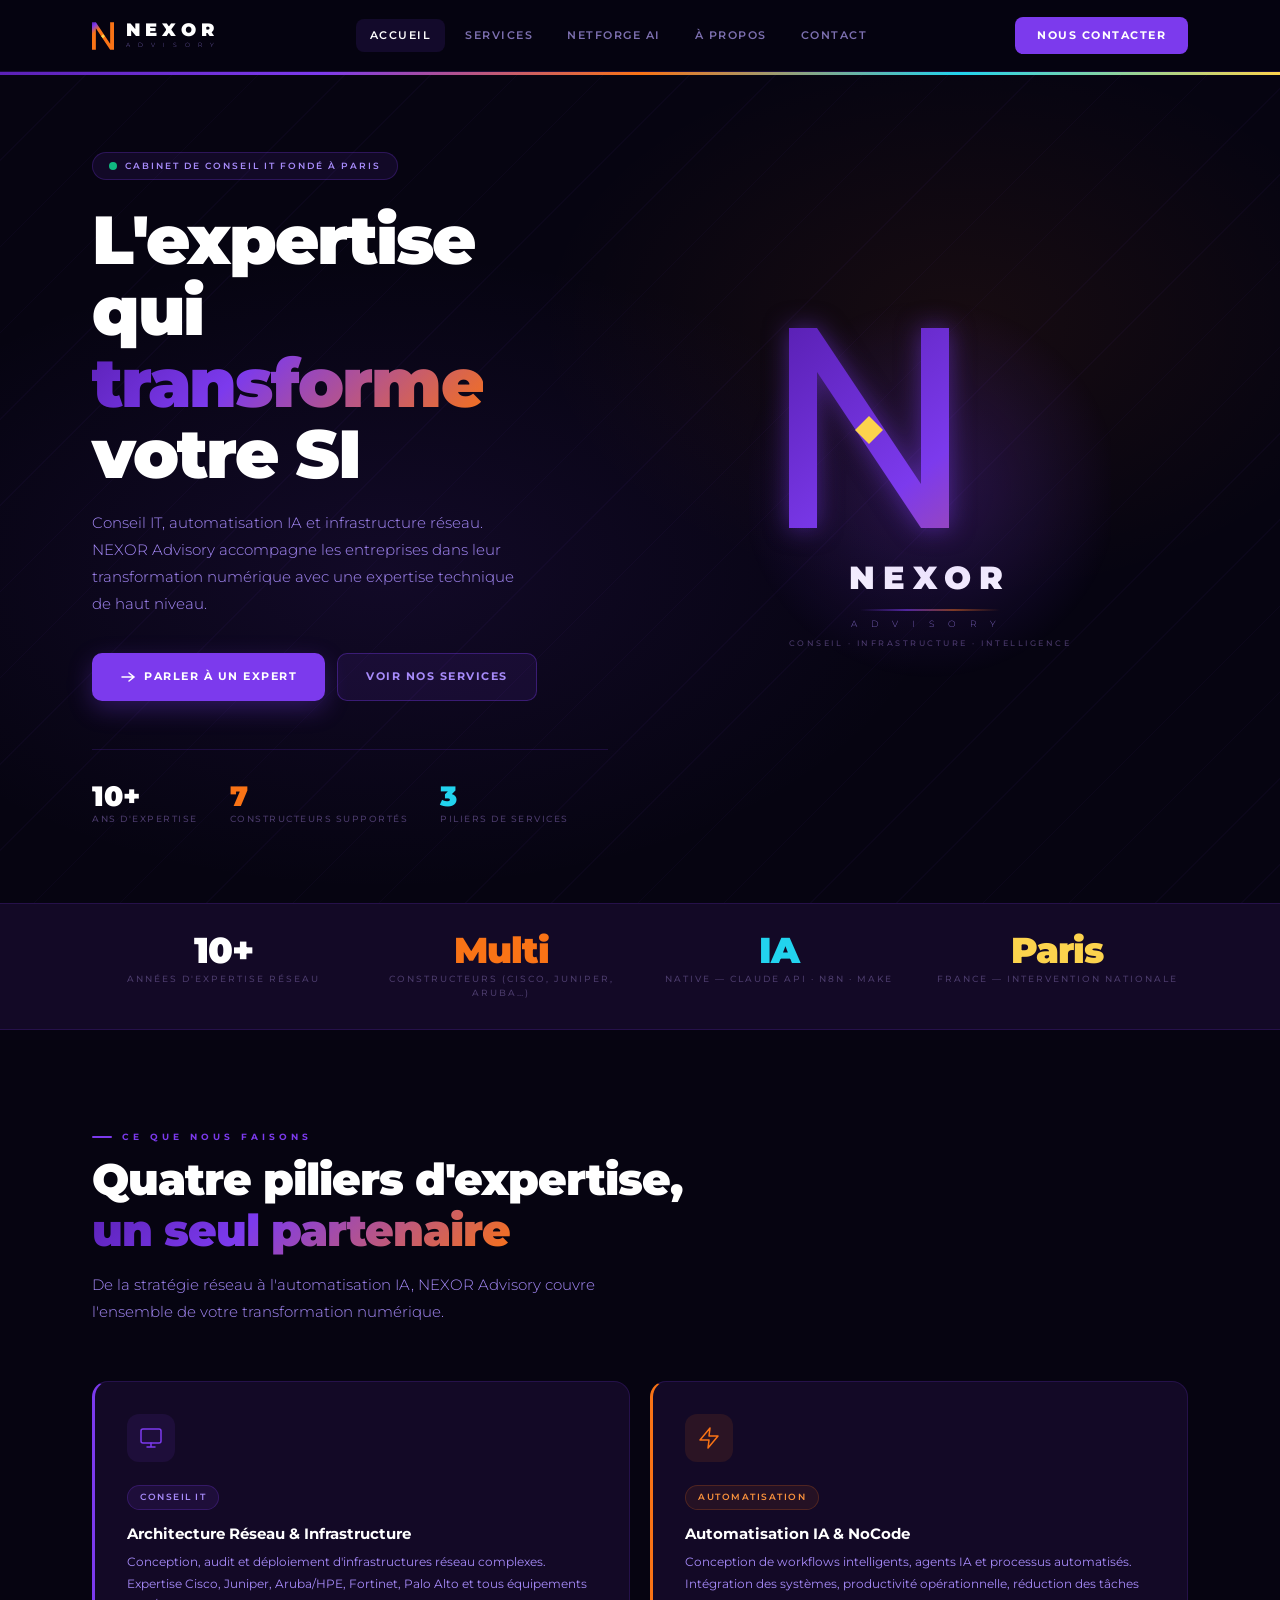
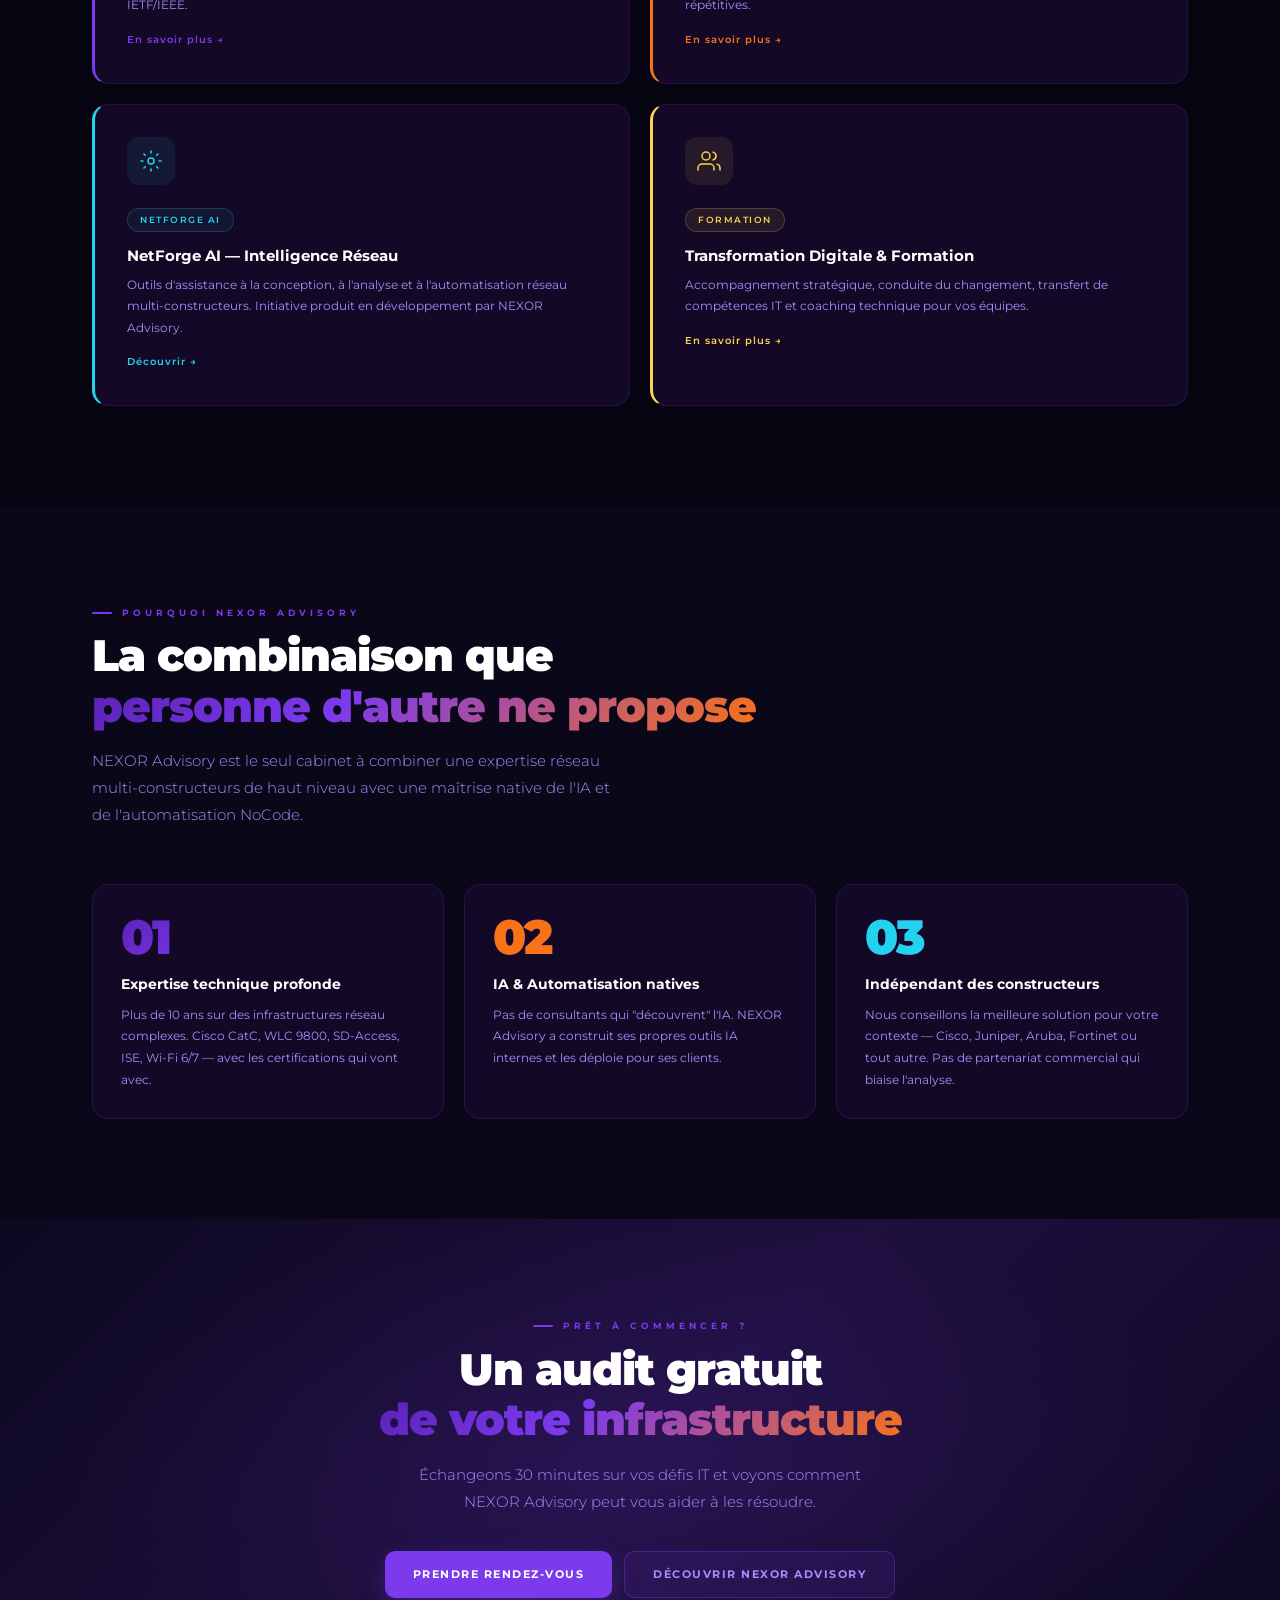
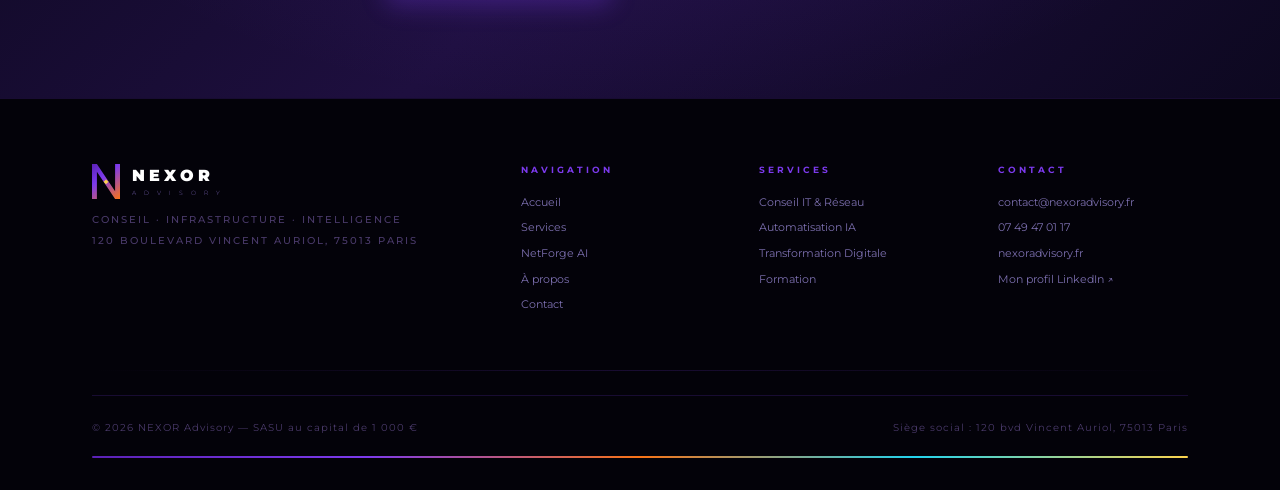
==== site/index.html @ e3924029 "feat: NEXOR Advisory — Lancement Mai 2026 - Site web nexoradvisory.fr (5 pages : Accueil, Services, " ====
<!DOCTYPE html>
<html lang="fr">
<head>
<meta charset="UTF-8">
<meta name="viewport" content="width=device-width, initial-scale=1">
<meta name="description" content="NEXOR Advisory — Conseil IT, Automatisation IA, Infrastructure Réseau. Paris.">
<title>Accueil — NEXOR Advisory</title>
<link rel="preconnect" href="https://fonts.googleapis.com">
<link rel="stylesheet" href="css/aurora.css">
<style>
/* Hero */
.hero {
  min-height: calc(100vh - 72px);
  display: flex; align-items: center; justify-content: center;
  position: relative; overflow: hidden;
  background: radial-gradient(ellipse 80% 70% at 30% 60%, rgba(124,58,237,.1) 0%, transparent 55%),
              radial-gradient(ellipse 60% 60% at 75% 30%, rgba(249,115,22,.07) 0%, transparent 55%),
              var(--void);
}
.hero-bg-lines {
  position: absolute; inset: 0; opacity: .04;
  background: repeating-linear-gradient(135deg, transparent, transparent 60px, var(--violet) 60px, var(--violet) 61px);
}
.hero-inner {
  max-width: 1160px; width: 100%; margin: 0 auto; padding: 0 32px;
  display: grid; grid-template-columns: 1fr 1fr; gap: 64px; align-items: center;
}
.hero-badge {
  display: inline-flex; align-items: center; gap: 8px;
  background: rgba(124,58,237,.1); border: 1px solid rgba(124,58,237,.25);
  border-radius: 20px; padding: 6px 16px; margin-bottom: 24px;
  font-size: 9px; font-weight: 600; letter-spacing: 2px; text-transform: uppercase;
  color: var(--lavender);
}
.hero-title {
  font-size: clamp(36px, 5.5vw, 68px); font-weight: 900;
  letter-spacing: -2px; line-height: 1.05; margin-bottom: 20px;
}
.hero-title .grad {
  background: var(--grad-aurora);
  -webkit-background-clip: text; -webkit-text-fill-color: transparent;
  background-clip: text;
}
.hero-sub {
  font-size: 15px; font-weight: 300; color: var(--text-3); line-height: 1.8;
  margin-bottom: 36px; max-width: 440px;
}
.hero-ctas { display: flex; gap: 12px; flex-wrap: wrap; margin-bottom: 48px; }
.hero-proof {
  display: flex; gap: 32px; flex-wrap: wrap;
  border-top: 1px solid var(--border); padding-top: 32px;
}
.hero-proof-item { }
.hero-proof-num {
  font-size: 28px; font-weight: 900; color: var(--white); line-height: 1;
  margin-bottom: 2px;
}
.hero-proof-num .accent { color: var(--violet); }
.hero-proof-label {
  font-size: 9px; font-weight: 500; letter-spacing: 1.5px; text-transform: uppercase;
  color: var(--text-5);
}
.hero-visual {
  display: flex; flex-direction: column; align-items: center;
  animation: gradFloat 6s ease-in-out infinite;
}
.hero-mark-wrap {
  position: relative; display: inline-block;
}
.hero-mark-glow {
  position: absolute; inset: -40px;
  background: radial-gradient(circle, rgba(124,58,237,.25) 0%, transparent 70%);
  animation: gradFloat 4s ease-in-out infinite reverse;
}
/* Stats strip */
.stats-strip {
  background: var(--dark); border-top: 1px solid var(--border); border-bottom: 1px solid var(--border);
  padding: 28px 0;
}
.stats-strip-inner {
  max-width: 1160px; margin: 0 auto; padding: 0 32px;
  display: grid; grid-template-columns: repeat(4, 1fr); gap: 16px;
}
.stat { text-align: center; }
.stat-num {
  font-size: 36px; font-weight: 900; letter-spacing: -1px; color: var(--white); line-height: 1;
}
.stat-num .unit { font-size: 20px; color: var(--violet); }
.stat-label {
  font-size: 9px; font-weight: 500; letter-spacing: 2px; text-transform: uppercase;
  color: var(--text-5); margin-top: 4px;
}
/* Services grid */
.services-grid { display: grid; grid-template-columns: repeat(2, 1fr); gap: 20px; }
/* Differentiators */
.diff-grid { display: grid; grid-template-columns: repeat(3, 1fr); gap: 20px; }
.diff-card {
  background: var(--dark); border: 1px solid var(--border);
  border-radius: var(--radius); padding: 28px;
}
.diff-card-num {
  font-size: 48px; font-weight: 900; letter-spacing: -2px; line-height: 1;
  background: var(--grad-aurora);
  -webkit-background-clip: text; -webkit-text-fill-color: transparent;
  background-clip: text; margin-bottom: 12px;
}
/* CTA section */
.cta-section {
  background: linear-gradient(135deg, #0D0820 0%, #1E0F3F 50%, #0D0820 100%);
  position: relative; overflow: hidden;
}
.cta-section::before {
  content: ''; position: absolute; inset: 0;
  background: radial-gradient(ellipse 70% 80% at 50% 50%, rgba(124,58,237,.12) 0%, transparent 65%);
}
.cta-section-inner {
  position: relative; z-index: 1;
  text-align: center; max-width: 640px; margin: 0 auto; padding: 0 32px;
}
@media (max-width: 768px) {
  .hero-inner { grid-template-columns: 1fr; }
  .hero-visual { display: none; }
  .stats-strip-inner { grid-template-columns: repeat(2, 1fr); }
  .services-grid { grid-template-columns: 1fr; }
  .diff-grid { grid-template-columns: 1fr; }
}
</style>
</head>
<body>
<style>
@keyframes nexusPulse {
  0%,100%{filter:drop-shadow(0 0 6px rgba(252,211,77,.6))}
  50%{filter:drop-shadow(0 0 18px rgba(252,211,77,.9))}
}
</style>
<nav class="nav">
  <div class="nav-inner">
    <a href="index.html" class="nav-logo">
      <svg viewBox="0 0 80 100" width="22" height="28" xmlns="http://www.w3.org/2000/svg">
  <defs>
    <linearGradient id="ganav" x1="0" y1="0" x2="22" y2="28" gradientUnits="userSpaceOnUse">
      <stop offset="0%" stop-color="#5B21B6"/>
      <stop offset="38%" stop-color="#7C3AED"/>
      <stop offset="100%" stop-color="#F97316"/>
    </linearGradient>
  </defs>
  <path d="M0,0 L0,100 L14,100 L14,22 L66,100 L80,100 L80,0 L66,0 L66,78 L14,0 Z" fill="url(#ganav)"/>
  <polygon points="40,44 47,51 40,58 33,51" fill="#FCD34D" style="animation:nexusPulse 2.5s ease-in-out infinite"/>
</svg>
      <div class="nav-logo-text">
        <span class="nav-logo-nexor">NEXOR</span>
        <span class="nav-logo-adv">ADVISORY</span>
      </div>
    </a>
    <div class="nav-links">
      <a href="index.html" class="nav-link active">Accueil</a>
      <a href="services.html" class="nav-link">Services</a>
      <a href="netforge.html" class="nav-link">NetForge AI</a>
      <a href="a-propos.html" class="nav-link">À propos</a>
      <a href="contact.html" class="nav-link">Contact</a>
      
    </div>
    <a href="contact.html" class="nav-cta">Nous contacter</a>
    <button class="nav-mobile-btn" aria-label="Menu">
      <span></span><span></span><span></span>
    </button>
  </div>
</nav>
<main>

<div class="aurora-band"></div>

<!-- HERO -->
<section class="hero">
  <div class="hero-bg-lines"></div>
  <div class="hero-inner">
    <div>
      <div class="hero-badge anim-1">
        <svg width="8" height="8" viewBox="0 0 8 8"><circle cx="4" cy="4" r="4" fill="#10B981"/></svg>
        Cabinet de conseil IT fondé à Paris
      </div>
      <h1 class="hero-title anim-2">
        L'expertise<br>qui <span class="grad">transforme</span><br>votre SI
      </h1>
      <p class="hero-sub anim-3">
        Conseil IT, automatisation IA et infrastructure réseau.
        NEXOR Advisory accompagne les entreprises dans leur transformation
        numérique avec une expertise technique de haut niveau.
      </p>
      <div class="hero-ctas anim-4">
        <a href="contact.html" class="btn btn-primary">
          <svg viewBox="0 0 16 16" fill="none"><path d="M2 8h12M9 4l5 4-5 4" stroke="currentColor" stroke-width="1.5" stroke-linecap="round"/></svg>
          Parler à un expert
        </a>
        <a href="services.html" class="btn btn-secondary">Voir nos services</a>
      </div>
      <div class="hero-proof anim-5">
        <div class="hero-proof-item">
          <div class="hero-proof-num"><span data-target="10" data-suffix="+">10+</span></div>
          <div class="hero-proof-label">Ans d'expertise</div>
        </div>
        <div class="hero-proof-item">
          <div class="hero-proof-num" style="color:var(--flame)">7</div>
          <div class="hero-proof-label">Constructeurs supportés</div>
        </div>
        <div class="hero-proof-item">
          <div class="hero-proof-num" style="color:var(--cyan)">3</div>
          <div class="hero-proof-label">Piliers de services</div>
        </div>
      </div>
    </div>
    <div class="hero-visual anim-3">
      <div class="hero-mark-wrap">
        <div class="hero-mark-glow"></div>
        <svg viewBox="0 0 80 100" width="160" height="200" xmlns="http://www.w3.org/2000/svg" style="filter:drop-shadow(0 0 12px rgba(124,58,237,.5))">
  <defs>
    <linearGradient id="gahero" x1="0" y1="0" x2="160" y2="200" gradientUnits="userSpaceOnUse">
      <stop offset="0%" stop-color="#5B21B6"/>
      <stop offset="38%" stop-color="#7C3AED"/>
      <stop offset="100%" stop-color="#F97316"/>
    </linearGradient>
  </defs>
  <path d="M0,0 L0,100 L14,100 L14,22 L66,100 L80,100 L80,0 L66,0 L66,78 L14,0 Z" fill="url(#gahero)"/>
  <polygon points="40,44 47,51 40,58 33,51" fill="#FCD34D" style="animation:nexusPulse 2.5s ease-in-out infinite"/>
</svg>
        <div style="text-align:center;margin-top:16px">
          <div style="font-size:32px;font-weight:900;letter-spacing:8px;color:#fff">NEXOR</div>
          <div style="height:1.5px;background:linear-gradient(90deg,transparent,rgba(124,58,237,.6),rgba(249,115,22,.5),transparent);margin:6px auto;width:140px"></div>
          <div style="font-size:9px;font-weight:200;letter-spacing:14px;color:var(--lavender)">ADVISORY</div>
          <div style="font-size:8px;font-weight:500;letter-spacing:2.5px;color:var(--text-5);text-transform:uppercase;margin-top:6px">Conseil · Infrastructure · Intelligence</div>
        </div>
      </div>
    </div>
  </div>
</section>

<!-- STATS STRIP -->
<div class="stats-strip">
  <div class="stats-strip-inner">
    <div class="stat reveal">
      <div class="stat-num"><span data-target="10" data-suffix="+">10+</span></div>
      <div class="stat-label">Années d'expertise réseau</div>
    </div>
    <div class="stat reveal">
      <div class="stat-num" style="color:var(--flame)">Multi</div>
      <div class="stat-label">Constructeurs (Cisco, Juniper, Aruba…)</div>
    </div>
    <div class="stat reveal">
      <div class="stat-num" style="color:var(--cyan)">IA</div>
      <div class="stat-label">Native — Claude API · n8n · Make</div>
    </div>
    <div class="stat reveal">
      <div class="stat-num" style="color:var(--solar)">Paris</div>
      <div class="stat-label">France — intervention nationale</div>
    </div>
  </div>
</div>

<!-- SERVICES -->
<section class="section">
  <div class="section-inner">
    <div class="section-eyebrow reveal">Ce que nous faisons</div>
    <h2 class="section-title reveal">Quatre piliers d'expertise,<br><em>un seul partenaire</em></h2>
    <p class="section-desc reveal" style="margin-bottom:56px">
      De la stratégie réseau à l'automatisation IA, NEXOR Advisory couvre l'ensemble
      de votre transformation numérique.
    </p>
    <div class="services-grid">
      <div class="card reveal" style="border-left:3px solid var(--violet)">
        <div class="card-icon" style="background:rgba(124,58,237,.1)">
          <svg width="24" height="24" viewBox="0 0 24 24" fill="none"><rect x="2" y="3" width="20" height="14" rx="2" stroke="#7C3AED" stroke-width="1.5"/><path d="M8 21h8M12 17v4" stroke="#7C3AED" stroke-width="1.5" stroke-linecap="round"/></svg>
        </div>
        <div class="pill" style="margin-bottom:14px">Conseil IT</div>
        <h3 class="card-title">Architecture Réseau &amp; Infrastructure</h3>
        <p class="card-desc">Conception, audit et déploiement d'infrastructures réseau complexes. Expertise Cisco, Juniper, Aruba/HPE, Fortinet, Palo Alto et tous équipements IETF/IEEE.</p>
        <a href="services.html#conseil" style="display:inline-block;margin-top:16px;font-size:10px;font-weight:600;letter-spacing:1px;color:var(--violet);">En savoir plus →</a>
      </div>
      <div class="card reveal" style="border-left:3px solid var(--flame)">
        <div class="card-icon" style="background:rgba(249,115,22,.1)">
          <svg width="24" height="24" viewBox="0 0 24 24" fill="none"><path d="M13 2L3 14h9l-1 8 10-12h-9l1-8z" stroke="#F97316" stroke-width="1.5" stroke-linejoin="round"/></svg>
        </div>
        <div class="pill pill-flame" style="margin-bottom:14px">Automatisation</div>
        <h3 class="card-title">Automatisation IA &amp; NoCode</h3>
        <p class="card-desc">Conception de workflows intelligents, agents IA et processus automatisés. Intégration des systèmes, productivité opérationnelle, réduction des tâches répétitives.</p>
        <a href="services.html#automation" style="display:inline-block;margin-top:16px;font-size:10px;font-weight:600;letter-spacing:1px;color:var(--flame);">En savoir plus →</a>
      </div>
      <div class="card reveal" style="border-left:3px solid var(--cyan)">
        <div class="card-icon" style="background:rgba(34,211,238,.08)">
          <svg width="24" height="24" viewBox="0 0 24 24" fill="none"><circle cx="12" cy="12" r="3" stroke="#22D3EE" stroke-width="1.5"/><path d="M12 2v2M12 20v2M2 12h2M20 12h2M4.93 4.93l1.41 1.41M17.66 17.66l1.41 1.41M4.93 19.07l1.41-1.41M17.66 6.34l1.41-1.41" stroke="#22D3EE" stroke-width="1.5" stroke-linecap="round"/></svg>
        </div>
        <div class="pill pill-cyan" style="margin-bottom:14px">NetForge AI</div>
        <h3 class="card-title">NetForge AI — Intelligence Réseau</h3>
        <p class="card-desc">Outils d'assistance à la conception, à l'analyse et à l'automatisation réseau multi-constructeurs. Initiative produit en développement par NEXOR Advisory.</p>
        <a href="netforge.html" style="display:inline-block;margin-top:16px;font-size:10px;font-weight:600;letter-spacing:1px;color:var(--cyan);">Découvrir →</a>
      </div>
      <div class="card reveal" style="border-left:3px solid var(--solar)">
        <div class="card-icon" style="background:rgba(252,211,77,.08)">
          <svg width="24" height="24" viewBox="0 0 24 24" fill="none"><path d="M17 21v-2a4 4 0 00-4-4H5a4 4 0 00-4 4v2M9 11a4 4 0 100-8 4 4 0 000 8zM23 21v-2a4 4 0 00-3-3.87M16 3.13a4 4 0 010 7.75" stroke="#FCD34D" stroke-width="1.5" stroke-linecap="round"/></svg>
        </div>
        <div class="pill" style="margin-bottom:14px;background:rgba(252,211,77,.08);border-color:rgba(252,211,77,.2);color:#FCD34D">Formation</div>
        <h3 class="card-title">Transformation Digitale &amp; Formation</h3>
        <p class="card-desc">Accompagnement stratégique, conduite du changement, transfert de compétences IT et coaching technique pour vos équipes.</p>
        <a href="services.html#formation" style="display:inline-block;margin-top:16px;font-size:10px;font-weight:600;letter-spacing:1px;color:#FCD34D;">En savoir plus →</a>
      </div>
    </div>
  </div>
</section>

<!-- DIFFÉRENCIATION -->
<section class="section section-alt">
  <div class="section-inner">
    <div class="section-eyebrow reveal">Pourquoi NEXOR Advisory</div>
    <h2 class="section-title reveal">La combinaison que<br><em>personne d'autre ne propose</em></h2>
    <p class="section-desc reveal" style="margin-bottom:56px">
      NEXOR Advisory est le seul cabinet à combiner une expertise réseau multi-constructeurs de haut niveau avec une maîtrise native de l'IA et de l'automatisation NoCode.
    </p>
    <div class="diff-grid">
      <div class="diff-card reveal">
        <div class="diff-card-num">01</div>
        <h3 style="font-size:14px;font-weight:700;color:var(--white);margin-bottom:8px">Expertise technique profonde</h3>
        <p style="font-size:12px;color:var(--text-3);line-height:1.8">Plus de 10 ans sur des infrastructures réseau complexes. Cisco CatC, WLC 9800, SD-Access, ISE, Wi-Fi 6/7 — avec les certifications qui vont avec.</p>
      </div>
      <div class="diff-card reveal">
        <div class="diff-card-num" style="-webkit-text-fill-color:unset;color:var(--flame)">02</div>
        <h3 style="font-size:14px;font-weight:700;color:var(--white);margin-bottom:8px">IA &amp; Automatisation natives</h3>
        <p style="font-size:12px;color:var(--text-3);line-height:1.8">Pas de consultants qui "découvrent" l'IA. NEXOR Advisory a construit ses propres outils IA internes et les déploie pour ses clients.</p>
      </div>
      <div class="diff-card reveal">
        <div class="diff-card-num" style="-webkit-text-fill-color:unset;color:var(--cyan)">03</div>
        <h3 style="font-size:14px;font-weight:700;color:var(--white);margin-bottom:8px">Indépendant des constructeurs</h3>
        <p style="font-size:12px;color:var(--text-3);line-height:1.8">Nous conseillons la meilleure solution pour votre contexte — Cisco, Juniper, Aruba, Fortinet ou tout autre. Pas de partenariat commercial qui biaise l'analyse.</p>
      </div>
    </div>
  </div>
</section>

<!-- CTA -->
<section class="section cta-section">
  <div class="cta-section-inner">
    <div class="section-eyebrow reveal" style="justify-content:center">Prêt à commencer ?</div>
    <h2 class="section-title reveal" style="text-align:center">Un audit gratuit<br><em>de votre infrastructure</em></h2>
    <p class="section-desc reveal" style="text-align:center;max-width:480px;margin:0 auto 36px">
      Échangeons 30 minutes sur vos défis IT et voyons comment NEXOR Advisory peut vous aider à les résoudre.
    </p>
    <div class="reveal" style="display:flex;gap:12px;justify-content:center;flex-wrap:wrap">
      <a href="contact.html" class="btn btn-primary">Prendre rendez-vous</a>
      <a href="a-propos.html" class="btn btn-secondary">Découvrir NEXOR Advisory</a>
    </div>
  </div>
</section>

</main>
<footer>
  <div class="footer-inner">
    <div class="footer-top">
      <div class="footer-brand">
        <div style="display:flex;align-items:center;gap:12px;margin-bottom:12px">
          <svg viewBox="0 0 80 100" width="28" height="35" xmlns="http://www.w3.org/2000/svg">
            <defs><linearGradient id="gaft" x1="0" y1="0" x2="80" y2="100" gradientUnits="userSpaceOnUse">
              <stop offset="0%" stop-color="#5B21B6"/><stop offset="38%" stop-color="#7C3AED"/>
              <stop offset="100%" stop-color="#F97316"/>
            </linearGradient></defs>
            <path d="M0,0 L0,100 L14,100 L14,22 L66,100 L80,100 L80,0 L66,0 L66,78 L14,0 Z" fill="url(#gaft)"/>
            <polygon points="40,44 47,51 40,58 33,51" fill="#FCD34D"/>
          </svg>
          <div>
            <div style="font-size:16px;font-weight:900;letter-spacing:4px;color:#fff">NEXOR</div>
            <div style="font-size:6px;font-weight:200;letter-spacing:8px;color:#A78BFA">ADVISORY</div>
          </div>
        </div>
        <p class="tagline-f">Conseil · Infrastructure · Intelligence</p>
        <p class="tagline-f" style="margin-top:4px">120 boulevard Vincent Auriol, 75013 Paris</p>
      </div>
      <div class="footer-col">
        <h4>Navigation</h4>
        <a href="index.html">Accueil</a>
        <a href="services.html">Services</a>
        <a href="netforge.html">NetForge AI</a>
        <a href="a-propos.html">À propos</a>
        <a href="contact.html">Contact</a>
      </div>
      <div class="footer-col">
        <h4>Services</h4>
        <a href="services.html#conseil">Conseil IT &amp; Réseau</a>
        <a href="services.html#automation">Automatisation IA</a>
        <a href="services.html#transformation">Transformation Digitale</a>
        <a href="services.html#formation">Formation</a>
      </div>
      <div class="footer-col">
        <h4>Contact</h4>
        <a href="mailto:contact@nexoradvisory.fr">contact@nexoradvisory.fr</a>
        <a href="tel:+33749470117">07 49 47 01 17</a>
        <a href="nexoradvisory.fr">nexoradvisory.fr</a>
        <a href="https://www.linkedin.com/in/romaric-okemba-27833230/" target="_blank" rel="noopener">Mon profil LinkedIn ↗</a>
      </div>
    </div>
    <div class="divider"></div>
    <div class="footer-bottom" style="margin-top:24px">
      <p>© 2026 NEXOR Advisory — SASU au capital de 1 000 €</p>
      <p>Siège social : 120 bvd Vincent Auriol, 75013 Paris</p>
    </div>
    <div class="footer-band" style="margin-top:20px"></div>
  </div>
</footer>
<script src="js/main.js"></script>
</body>
</html>
---- site/css/aurora.css ----
/* ═══════════════════════════════════════════════════════════════
   NEXOR Advisory — aurora.css
   Palette : Void #060411 · Violet #7C3AED · Flame #F97316
             Solar #FCD34D · Cyan #22D3EE · Lavender #A78BFA
═══════════════════════════════════════════════════════════════ */

@import url('https://fonts.googleapis.com/css2?family=Montserrat:ital,wght@0,100;0,200;0,300;0,400;0,500;0,600;0,700;0,800;0,900;1,300&display=swap');

/* ── Variables ── */
:root {
  --void:      #060411;
  --deep:      #0D0820;
  --dark:      #130926;
  --mid:       #1E0F3F;
  --dusk:      #2D1657;
  --twilight:  #3D2070;
  --violet:    #7C3AED;
  --violet-d:  #5B21B6;
  --flame:     #F97316;
  --flame-d:   #C2410C;
  --solar:     #FCD34D;
  --cyan:      #22D3EE;
  --emerald:   #10B981;
  --alert:     #EF4444;
  --lavender:  #A78BFA;
  --ivory:     #FAFAF9;
  --white:     #FFFFFF;
  --text-1:    #FFFFFF;
  --text-2:    #C4B5FD;
  --text-3:    #A78BFA;
  --text-4:    #7C6FAF;
  --text-5:    #4A3A6A;
  --border:    rgba(124,58,237,.18);
  --border-h:  rgba(124,58,237,.35);
  --grad-aurora: linear-gradient(135deg, #5B21B6 0%, #7C3AED 38%, #F97316 100%);
  --grad-band:   linear-gradient(90deg, #5B21B6, #7C3AED, #F97316, #22D3EE, #FCD34D);
  --nav-h: 72px;
  --radius: 16px;
  --radius-sm: 10px;
  --shadow: 0 20px 60px rgba(0,0,0,.4);
}

/* ── Reset ── */
*, *::before, *::after { box-sizing: border-box; margin: 0; padding: 0; }
html { scroll-behavior: smooth; -webkit-font-smoothing: antialiased; }
body {
  font-family: 'Montserrat', sans-serif;
  background: var(--void);
  color: var(--text-1);
  line-height: 1.6;
  overflow-x: hidden;
}
a { color: inherit; text-decoration: none; }
img { max-width: 100%; display: block; }
ul { list-style: none; }
button { cursor: pointer; font-family: inherit; border: none; background: none; }

/* ── Aurora Band ── */
.aurora-band {
  height: 3px;
  background: var(--grad-band);
  flex-shrink: 0;
}

/* ── Navigation ── */
.nav {
  position: fixed; top: 0; left: 0; right: 0; z-index: 100;
  height: var(--nav-h);
  background: rgba(6,4,17,.85);
  backdrop-filter: blur(20px);
  -webkit-backdrop-filter: blur(20px);
  border-bottom: 1px solid var(--border);
  display: flex; align-items: center;
}
.nav-inner {
  max-width: 1160px; margin: 0 auto;
  padding: 0 32px;
  width: 100%;
  display: flex; align-items: center; justify-content: space-between;
}
.nav-logo {
  display: flex; align-items: center; gap: 12px;
  text-decoration: none;
}
.nav-logo-text { display: flex; flex-direction: column; }
.nav-logo-nexor {
  font-size: 18px; font-weight: 900; letter-spacing: 5px; color: var(--white);
  line-height: 1;
}
.nav-logo-adv {
  font-size: 6px; font-weight: 200; letter-spacing: 8px; color: var(--lavender);
  margin-top: 2px;
}
.nav-links {
  display: flex; align-items: center; gap: 6px;
}
.nav-link {
  font-size: 11px; font-weight: 600; letter-spacing: 1.5px; text-transform: uppercase;
  color: var(--text-4); padding: 8px 14px; border-radius: 8px;
  transition: color .2s, background .2s;
}
.nav-link:hover, .nav-link.active {
  color: var(--white); background: rgba(124,58,237,.12);
}
.nav-cta {
  background: var(--violet); color: var(--white);
  font-size: 11px; font-weight: 700; letter-spacing: 1.5px; text-transform: uppercase;
  padding: 10px 22px; border-radius: 8px;
  transition: background .2s, transform .15s;
}
.nav-cta:hover { background: var(--violet-d); transform: translateY(-1px); }
.nav-mobile-btn {
  display: none; flex-direction: column; gap: 5px; padding: 8px;
  background: none; border: none; cursor: pointer;
}
.nav-mobile-btn span {
  display: block; width: 24px; height: 2px; background: var(--text-3);
  border-radius: 2px; transition: all .25s;
}

/* ── Footer ── */
footer {
  background: #030209;
  border-top: 1px solid var(--border);
  padding: 64px 0 32px;
}
.footer-inner {
  max-width: 1160px; margin: 0 auto; padding: 0 32px;
}
.footer-top {
  display: grid; grid-template-columns: 2fr 1fr 1fr 1fr; gap: 48px;
  margin-bottom: 48px;
}
.footer-brand .tagline-f {
  font-size: 10px; font-weight: 500; letter-spacing: 2px; color: var(--text-5);
  text-transform: uppercase; margin-top: 10px; line-height: 1.7;
}
.footer-col h4 {
  font-size: 9px; font-weight: 700; letter-spacing: 3px; text-transform: uppercase;
  color: var(--violet); margin-bottom: 16px;
}
.footer-col a, .footer-col p {
  display: block; font-size: 11px; color: var(--text-4); margin-bottom: 8px;
  transition: color .2s;
}
.footer-col a:hover { color: var(--lavender); }
.footer-bottom {
  border-top: 1px solid var(--border);
  padding-top: 24px;
  display: flex; align-items: center; justify-content: space-between;
  flex-wrap: wrap; gap: 12px;
}
.footer-bottom p { font-size: 10px; color: var(--text-5); letter-spacing: 1px; }
.footer-band { height: 2px; background: var(--grad-band); margin-top: 24px; border-radius: 2px; }

/* ── Page wrapper ── */
main { padding-top: var(--nav-h); }

/* ── Section base ── */
.section { padding: 100px 0; }
.section-inner { max-width: 1160px; margin: 0 auto; padding: 0 32px; }
.section-alt { background: #0A0718; }
.section-dark { background: var(--deep); }

/* ── Section header ── */
.section-eyebrow {
  font-size: 9px; font-weight: 700; letter-spacing: 4px; text-transform: uppercase;
  color: var(--violet); margin-bottom: 10px;
  display: flex; align-items: center; gap: 10px;
}
.section-eyebrow::before {
  content: ''; display: block; width: 20px; height: 2px;
  background: var(--violet); border-radius: 1px;
}
.section-title {
  font-size: clamp(28px, 4vw, 44px); font-weight: 900; letter-spacing: -1px;
  color: var(--white); line-height: 1.15; margin-bottom: 16px;
}
.section-title em {
  font-style: normal;
  background: var(--grad-aurora);
  -webkit-background-clip: text; -webkit-text-fill-color: transparent;
  background-clip: text;
}
.section-desc {
  font-size: 15px; font-weight: 300; color: var(--text-3);
  max-width: 540px; line-height: 1.8;
}

/* ── Buttons ── */
.btn {
  display: inline-flex; align-items: center; gap: 8px;
  font-size: 11px; font-weight: 700; letter-spacing: 1.5px; text-transform: uppercase;
  padding: 14px 28px; border-radius: 10px;
  transition: all .2s;
}
.btn-primary {
  background: var(--violet); color: var(--white);
  box-shadow: 0 8px 24px rgba(124,58,237,.3);
}
.btn-primary:hover {
  background: var(--violet-d);
  box-shadow: 0 12px 32px rgba(124,58,237,.45);
  transform: translateY(-2px);
}
.btn-secondary {
  background: rgba(124,58,237,.1); color: var(--lavender);
  border: 1px solid var(--border-h);
}
.btn-secondary:hover {
  background: rgba(124,58,237,.18); color: var(--white);
  border-color: var(--violet);
}
.btn-flame {
  background: var(--flame); color: var(--white);
  box-shadow: 0 8px 24px rgba(249,115,22,.3);
}
.btn-flame:hover {
  background: var(--flame-d);
  box-shadow: 0 12px 32px rgba(249,115,22,.45);
  transform: translateY(-2px);
}
.btn svg { width: 16px; height: 16px; }

/* ── Cards ── */
.card {
  background: var(--dark); border: 1px solid var(--border);
  border-radius: var(--radius); padding: 32px;
  transition: border-color .25s, transform .25s, box-shadow .25s;
}
.card:hover {
  border-color: var(--border-h);
  transform: translateY(-4px);
  box-shadow: 0 24px 48px rgba(0,0,0,.3);
}
.card-icon {
  width: 48px; height: 48px; border-radius: 12px;
  display: flex; align-items: center; justify-content: center;
  margin-bottom: 20px; flex-shrink: 0;
}
.card-title {
  font-size: 15px; font-weight: 700; color: var(--white);
  margin-bottom: 8px; line-height: 1.3;
}
.card-desc {
  font-size: 12px; color: var(--text-3); line-height: 1.8;
}

/* ── Pill / Badge ── */
.pill {
  display: inline-block;
  background: rgba(124,58,237,.1); border: 1px solid rgba(124,58,237,.25);
  border-radius: 20px; padding: 4px 12px;
  font-size: 9px; font-weight: 600; letter-spacing: 1.5px; text-transform: uppercase;
  color: var(--lavender);
}
.pill-flame {
  background: rgba(249,115,22,.08); border-color: rgba(249,115,22,.2);
  color: #FB923C;
}
.pill-cyan {
  background: rgba(34,211,238,.06); border-color: rgba(34,211,238,.2);
  color: var(--cyan);
}
.pill-emerald {
  background: rgba(16,185,129,.08); border-color: rgba(16,185,129,.2);
  color: var(--emerald);
}

/* ── Divider ── */
.divider {
  height: 1px;
  background: linear-gradient(90deg, transparent, var(--border), transparent);
  margin: 0 auto;
}

/* ── Form ── */
.form-group { margin-bottom: 20px; }
.form-label {
  display: block; font-size: 10px; font-weight: 600; letter-spacing: 2px;
  text-transform: uppercase; color: var(--text-4); margin-bottom: 8px;
}
.form-input, .form-textarea, .form-select {
  width: 100%; background: rgba(255,255,255,.03);
  border: 1px solid var(--border); border-radius: var(--radius-sm);
  padding: 14px 18px; font-family: inherit; font-size: 13px;
  color: var(--white); transition: border-color .2s;
}
.form-input:focus, .form-textarea:focus, .form-select:focus {
  outline: none; border-color: var(--violet);
  background: rgba(124,58,237,.05);
}
.form-input::placeholder, .form-textarea::placeholder { color: var(--text-5); }
.form-textarea { resize: vertical; min-height: 140px; }
.form-select option { background: var(--deep); }

/* ── Animations ── */
@keyframes fadeInUp {
  from { opacity: 0; transform: translateY(28px); }
  to { opacity: 1; transform: translateY(0); }
}
@keyframes fadeInLeft {
  from { opacity: 0; transform: translateX(-28px); }
  to { opacity: 1; transform: translateX(0); }
}
@keyframes fadeIn {
  from { opacity: 0; }
  to { opacity: 1; }
}
@keyframes nexusPulse {
  0%, 100% { filter: drop-shadow(0 0 6px rgba(252,211,77,.6)); }
  50% { filter: drop-shadow(0 0 18px rgba(252,211,77,.9)); }
}
@keyframes gradFloat {
  0%, 100% { transform: translateY(0) scale(1); }
  50% { transform: translateY(-12px) scale(1.02); }
}
@keyframes bandSlide {
  0% { background-position: 0% 50%; }
  100% { background-position: 200% 50%; }
}
.anim-1 { animation: fadeInUp .7s ease both; }
.anim-2 { animation: fadeInUp .7s .12s ease both; }
.anim-3 { animation: fadeInUp .7s .24s ease both; }
.anim-4 { animation: fadeInUp .7s .36s ease both; }
.anim-5 { animation: fadeInUp .7s .48s ease both; }
.reveal { opacity: 0; transform: translateY(24px); transition: opacity .6s ease, transform .6s ease; }
.reveal.visible { opacity: 1; transform: none; }

/* ── Responsive ── */
@media (max-width: 1024px) {
  .footer-top { grid-template-columns: 1fr 1fr; }
}
@media (max-width: 768px) {
  :root { --nav-h: 64px; }
  .section { padding: 72px 0; }
  .section-inner { padding: 0 20px; }
  .nav-links, .nav-cta { display: none; }
  .nav-mobile-btn { display: flex; }
  .nav-inner { padding: 0 20px; }
  .footer-top { grid-template-columns: 1fr; gap: 32px; }
  .footer-inner { padding: 0 20px; }
}
@media (max-width: 480px) {
  .section { padding: 56px 0; }
  .section-title { font-size: 28px; }
}
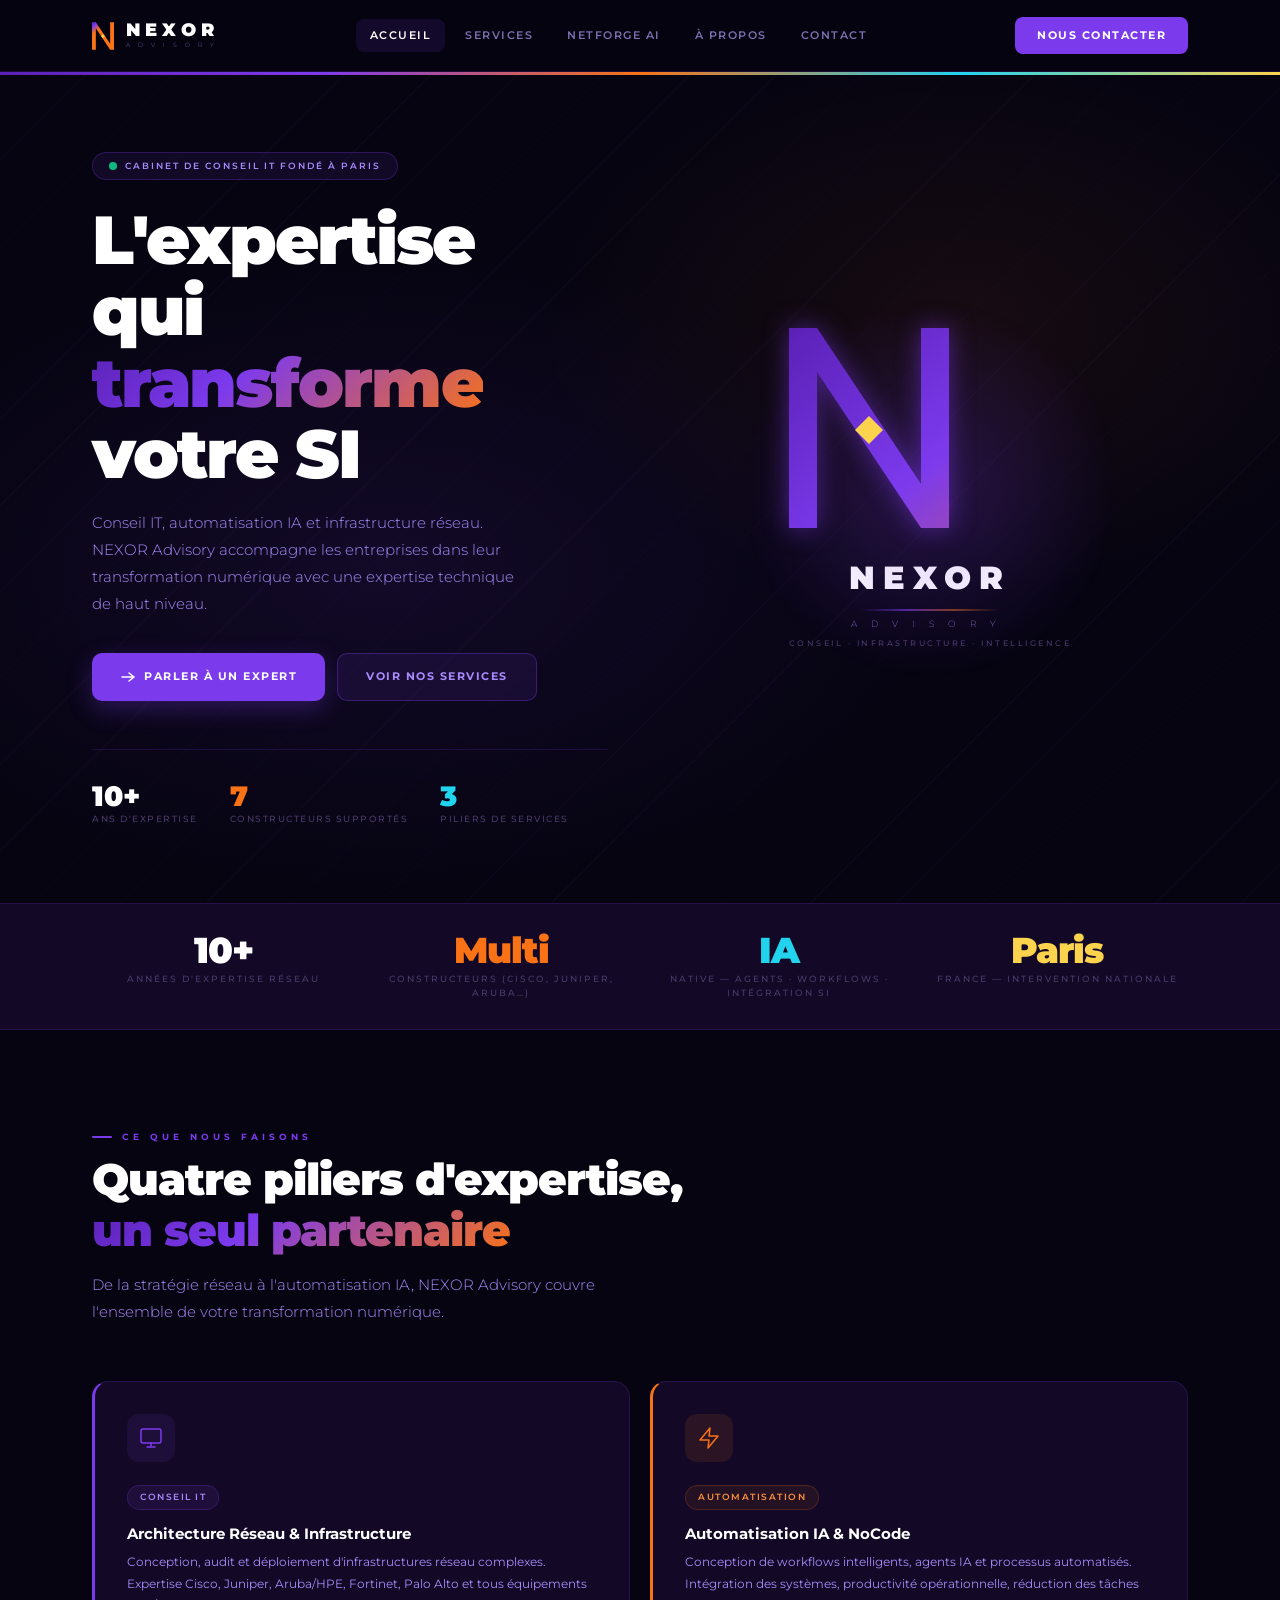
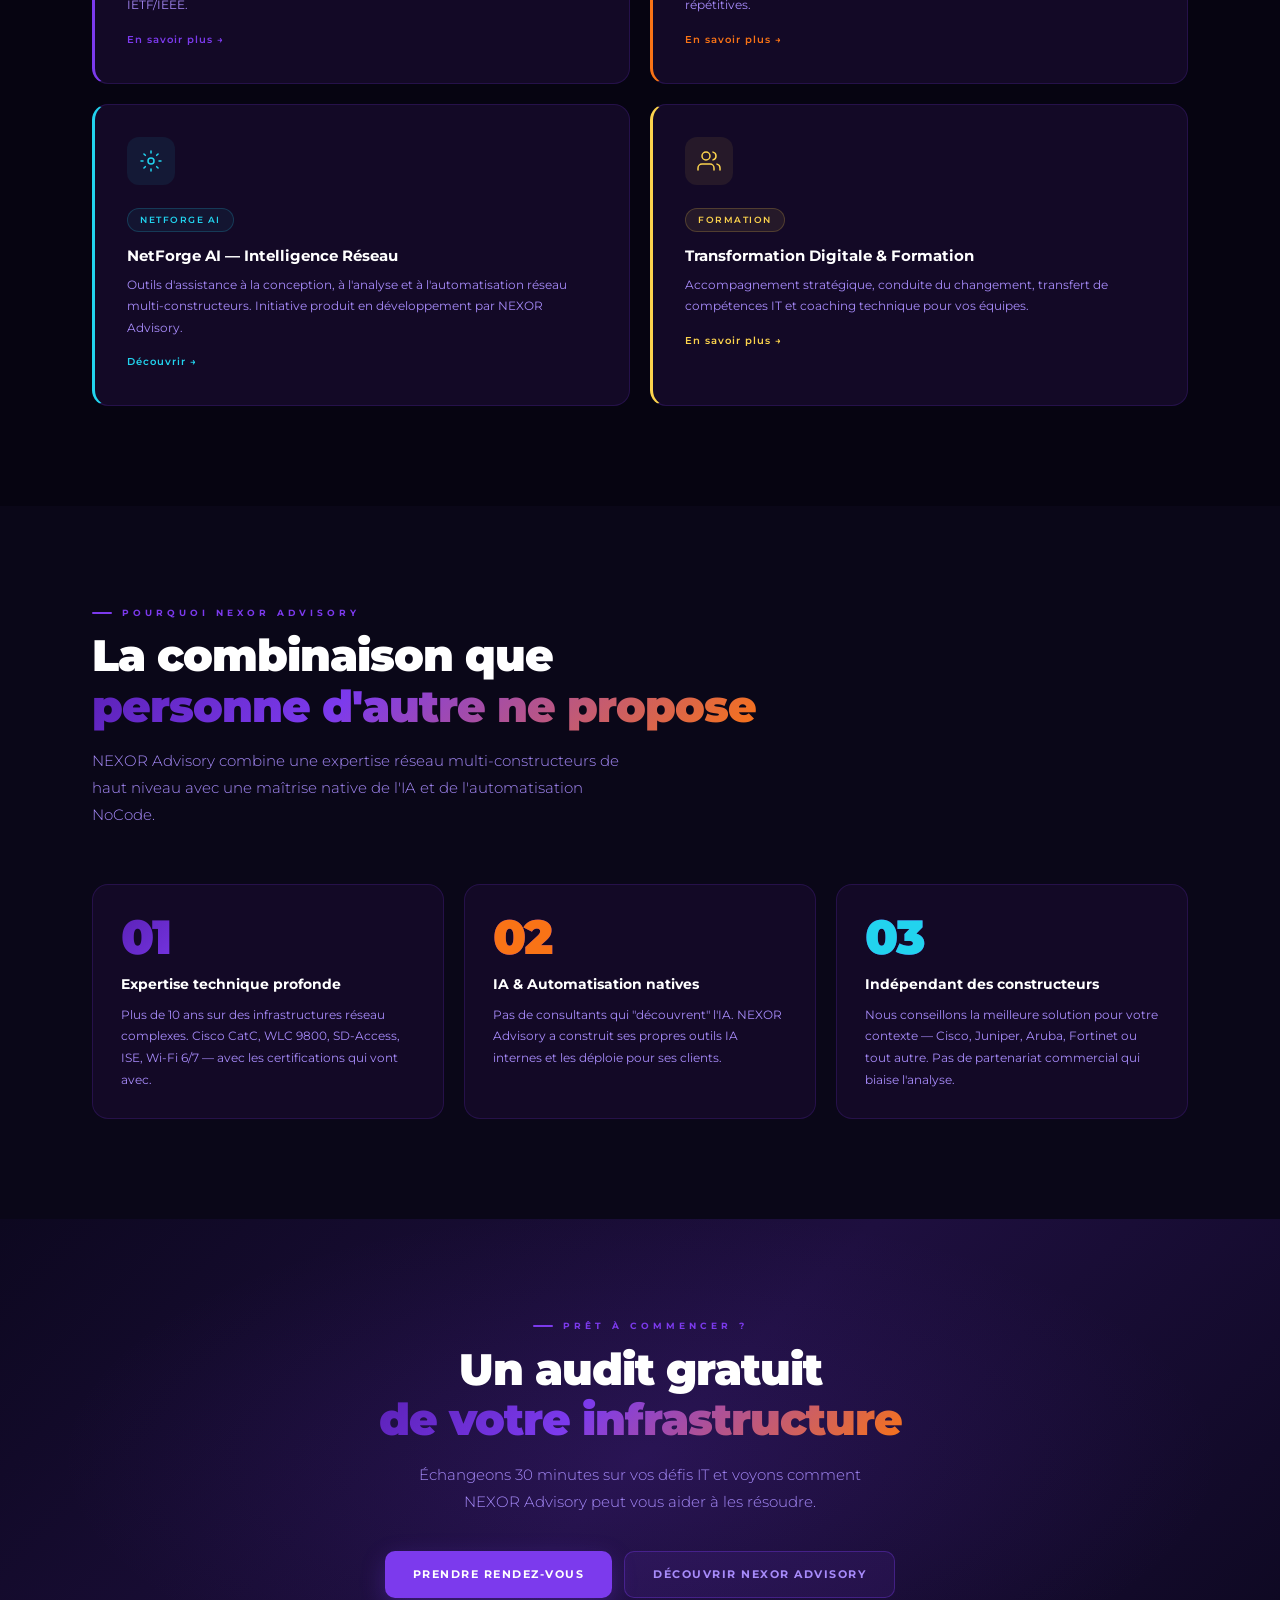
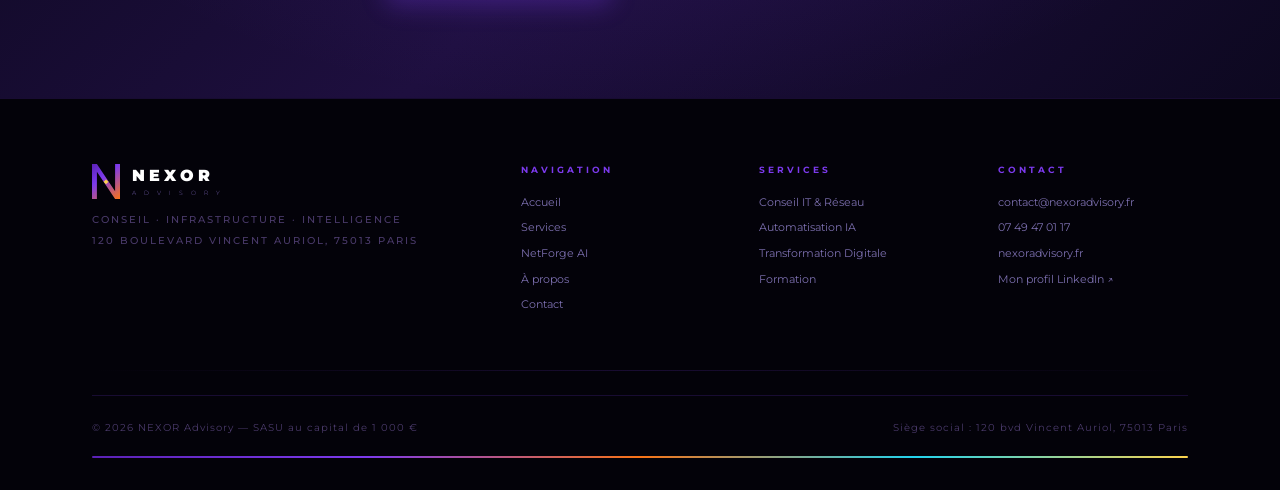
==== commit b2db5df6: "fix: corrections texte accueil - Suppression noms d'outils du stats strip : 'Claude API · n8n · Make" ====
--- a/site/index.html
+++ b/site/index.html
@@ -247,7 +247,7 @@
     </div>
     <div class="stat reveal">
       <div class="stat-num" style="color:var(--cyan)">IA</div>
-      <div class="stat-label">Native — Claude API · n8n · Make</div>
+      <div class="stat-label">Native — Agents · Workflows · Intégration SI</div>
     </div>
     <div class="stat reveal">
       <div class="stat-num" style="color:var(--solar)">Paris</div>
@@ -312,7 +312,7 @@
     <div class="section-eyebrow reveal">Pourquoi NEXOR Advisory</div>
     <h2 class="section-title reveal">La combinaison que<br><em>personne d'autre ne propose</em></h2>
     <p class="section-desc reveal" style="margin-bottom:56px">
-      NEXOR Advisory est le seul cabinet à combiner une expertise réseau multi-constructeurs de haut niveau avec une maîtrise native de l'IA et de l'automatisation NoCode.
+      NEXOR Advisory combine une expertise réseau multi-constructeurs de haut niveau avec une maîtrise native de l'IA et de l'automatisation NoCode.
     </p>
     <div class="diff-grid">
       <div class="diff-card reveal">
